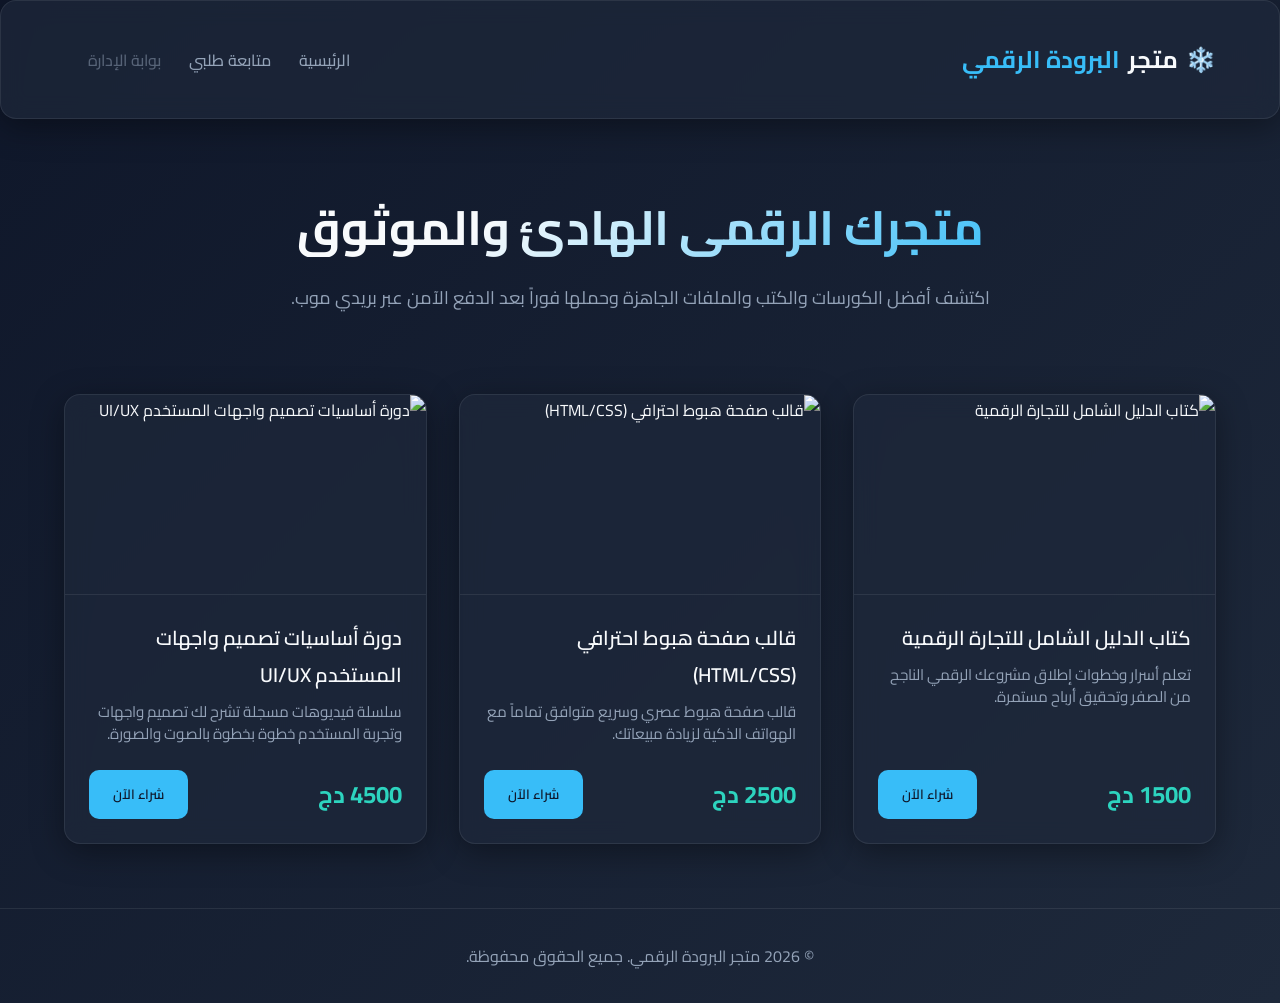
==== index.html @ 43f18f3f "Add files via upload" ====
<!DOCTYPE html>
<html lang="ar" dir="rtl">
<head>
    <meta charset="UTF-8">
    <meta name="viewport" content="width=device-width, initial-scale=1.0">
    <title>متجري لبيع المنتجات الرقمية</title>
    <link rel="stylesheet" href="style.css">
</head>
<body>

    <header class="glass">
        <div class="nav-container">
            <a href="index.html" class="logo">
                <span>❄️</span> متجر <span>البرودة الرقمي</span>
            </a>
            <nav class="nav-links">
                <a href="index.html">الرئيسية</a>
                <a href="client.html">متابعة طلبي</a>
                <a href="admin.html" style="opacity: 0.5;">بوابة الإدارة</a>
            </nav>
        </div>
    </header>

    <main class="container">
        <section class="hero">
            <h1>متجرك الرقمي الهادئ والموثوق</h1>
            <p>اكتشف أفضل الكورسات والكتب والملفات الجاهزة وحملها فوراً بعد الدفع الآمن عبر بريدي موب.</p>
        </section>

        <section class="products-grid" id="products-container">
            <!-- Products will be injected by JavaScript -->
        </section>
    </main>

    <!-- Checkout Modal -->
    <div class="modal" id="checkout-modal">
        <div class="modal-content glass">
            <button class="close-btn" id="close-modal-btn">&times;</button>
            <h2 style="margin-bottom: 1.5rem;" id="modal-product-title">شراء المنتج</h2>
            
            <div class="payment-info">
                <p>الرجاء الدفع عبر بريدي موب / CCP وإرفاق إثبات الدفع:</p>
                <div class="payment-details">
                    <span>الاسم:</span> <span>محمد بن أحمد</span>
                    <span>RIP:</span> <span>007999990022345678 88</span>
                    <span>CCP:</span> <span>1234567 مفتاح 89</span>
                    <span>المبلغ:</span> <span id="modal-product-price" style="font-weight: 700; color: var(--accent);">0 دج</span>
                </div>
            </div>

            <form id="checkout-form">
                <input type="hidden" id="checkout-product-id">
                
                <div class="form-group">
                    <label for="customer-email">البريد الإلكتروني للعميل (سيصلك رابط التحميل هنا):</label>
                    <input type="email" id="customer-email" class="form-control" placeholder="example@mail.com" required>
                </div>

                <div class="form-group">
                    <label for="payment-ref">رقم المعاملة أو كود الدفع (اختياري):</label>
                    <input type="text" id="payment-ref" class="form-control" placeholder="123456...">
                </div>

                <div class="form-group">
                    <label for="payment-receipt">رفع صورة وصل الدفع (بريدي موب أو CCP):</label>
                    <input type="file" id="payment-receipt" class="form-control" accept="image/*" required>
                </div>

                <button type="submit" class="btn btn-accent w-100" style="width: 100%; margin-top: 1rem;">تأكيد إرسال الطلب</button>
            </form>
        </div>
    </div>

    <!-- Success Modal showing simulated email links -->
    <div class="modal" id="success-modal">
        <div class="modal-content glass" style="text-align: center;">
            <button class="close-btn" id="close-success-btn">&times;</button>
            <span style="font-size: 3.5rem;">🎉</span>
            <h2 style="color: var(--success); margin: 1rem 0;">تم إرسال طلبك بنجاح!</h2>
            <p style="color: var(--text-muted); margin-bottom: 1.5rem;">تم إرسال إشعار فوري إلى البريد الإلكتروني للمدير لتأكيد الدفع، كما أرسلنا لك رابط تتبع طلبك.</p>
            
            <div style="background: rgba(15, 23, 42, 0.4); padding: 1rem; border-radius: 12px; text-align: right; margin-bottom: 1.5rem;">
                <p style="font-size: 0.9rem; color: var(--accent); margin-bottom: 0.5rem; font-weight: bold;">📩 محاكاة صندوق البريد الإلكتروني (الروابط المرسلة):</p>
                <div style="margin-bottom: 0.75rem;">
                    <strong style="font-size: 0.85rem;">رابط تتبع العميل:</strong><br>
                    <a id="client-link" href="#" target="_blank" style="color: var(--primary); word-break: break-all; font-size: 0.85rem;">-</a>
                </div>
                <div>
                    <strong style="font-size: 0.85rem;">رابط إشعار لوحة المدير (سري):</strong><br>
                    <a id="admin-link" href="#" target="_blank" style="color: var(--primary); word-break: break-all; font-size: 0.85rem;">-</a>
                </div>
            </div>
            
            <button class="btn btn-primary" id="btn-done" style="width: 100%;">حسناً، فهمت</button>
        </div>
    </div>

    <footer>
        <p>&copy; 2026 متجر البرودة الرقمي. جميع الحقوق محفوظة.</p>
    </footer>

    <script src="app.js"></script>
    <script>
        document.addEventListener("DOMContentLoaded", () => {
            const products = db.getProducts();
            const container = document.getElementById("products-container");

            // Render Products
            products.forEach(p => {
                const card = document.createElement("div");
                card.className = "product-card glass";
                card.innerHTML = `
                    <img src="${p.image}" alt="${p.title}" class="product-image">
                    <div class="product-info">
                        <h3 class="product-title">${p.title}</h3>
                        <p class="product-description">${p.description}</p>
                        <div class="product-footer">
                            <span class="product-price">${p.price}</span>
                            <button class="btn btn-primary buy-btn" data-id="${p.id}">شراء الآن</button>
                        </div>
                    </div>
                `;
                container.appendChild(card);
            });

            // Modal Interactions
            const checkoutModal = document.getElementById("checkout-modal");
            const successModal = document.getElementById("success-modal");
            const closeModalBtn = document.getElementById("close-modal-btn");
            const closeSuccessBtn = document.getElementById("close-success-btn");
            const btnDone = document.getElementById("btn-done");
            const checkoutForm = document.getElementById("checkout-form");

            let selectedProduct = null;

            document.addEventListener("click", (e) => {
                if (e.target.classList.contains("buy-btn")) {
                    const prodId = e.target.dataset.id;
                    selectedProduct = products.find(p => p.id === prodId);
                    if (selectedProduct) {
                        document.getElementById("modal-product-title").textContent = selectedProduct.title;
                        document.getElementById("modal-product-price").textContent = selectedProduct.price;
                        document.getElementById("checkout-product-id").value = selectedProduct.id;
                        checkoutModal.classList.add("active");
                    }
                }
            });

            const hideModals = () => {
                checkoutModal.classList.remove("active");
                successModal.classList.remove("active");
                checkoutForm.reset();
            };

            closeModalBtn.addEventListener("click", hideModals);
            closeSuccessBtn.addEventListener("click", hideModals);
            btnDone.addEventListener("click", hideModals);

            // Handle checkout form submission
            checkoutForm.addEventListener("submit", (e) => {
                e.preventDefault();

                const email = document.getElementById("customer-email").value;
                const ref = document.getElementById("payment-ref").value;
                const fileInput = document.getElementById("payment-receipt");

                const processSubmission = (receiptBase64) => {
                    const orderId = "order-" + Math.random().toString(36).substr(2, 9);
                    const newOrder = {
                        id: orderId,
                        email: email,
                        reference: ref || "غير متوفر",
                        receipt: receiptBase64 || "https://images.unsplash.com/photo-1554415707-6e8cfc93fe23?auto=format&fit=crop&w=150&q=80",
                        productId: selectedProduct.id,
                        productTitle: selectedProduct.title,
                        price: selectedProduct.price,
                        status: "pending",
                        date: new Date().toLocaleString("ar-DZ")
                    };

                    db.addOrder(newOrder);

                    // Show success notification & set the simulated URLs
                    const clientUrl = window.location.origin + window.location.pathname.replace("index.html", "") + `client.html?orderId=${orderId}`;
                    const adminUrl = window.location.origin + window.location.pathname.replace("index.html", "") + `admin.html`;

                    document.getElementById("client-link").href = clientUrl;
                    document.getElementById("client-link").textContent = clientUrl;
                    document.getElementById("admin-link").href = adminUrl;
                    document.getElementById("admin-link").textContent = adminUrl;

                    checkoutModal.classList.remove("active");
                    successModal.classList.add("active");
                    showToast("تم إرسال الطلب وتخزينه بنجاح!");
                };

                // Convert file to Base64 to save in simulated database (localStorage)
                if (fileInput.files && fileInput.files[0]) {
                    const reader = new FileReader();
                    reader.onload = function(event) {
                        processSubmission(event.target.result);
                    };
                    reader.readAsDataURL(fileInput.files[0]);
                } else {
                    processSubmission(null);
                }
            });
        });
    </script>
</body>
</html>
---- style.css ----
@import url('https://fonts.googleapis.com/css2?family=Cairo:wght@300;400;600;700&family=Outfit:wght@300;400;600;700&display=swap');

:root {
    --bg-gradient: linear-gradient(135deg, #0f172a 0%, #1e293b 100%);
    --card-bg: rgba(30, 41, 59, 0.7);
    --border-color: rgba(255, 255, 255, 0.08);
    --primary: #38bdf8; /* Ice Blue */
    --primary-hover: #0ea5e9;
    --accent: #2dd4bf; /* Mint/Teal */
    --accent-hover: #14b8a6;
    --text-main: #f8fafc;
    --text-muted: #94a3b8;
    --danger: #f87171;
    --danger-hover: #ef4444;
    --success: #34d399;
    --card-shadow: 0 8px 32px 0 rgba(0, 0, 0, 0.37);
    --transition: all 0.3s cubic-bezier(0.4, 0, 0.2, 1);
}

* {
    margin: 0;
    padding: 0;
    box-sizing: border-box;
    font-family: 'Cairo', 'Outfit', sans-serif;
}

body {
    background: var(--bg-gradient);
    color: var(--text-main);
    min-height: 100vh;
    display: flex;
    flex-direction: column;
    overflow-x: hidden;
}

/* Glassmorphism utility */
.glass {
    background: var(--card-bg);
    backdrop-filter: blur(12px);
    -webkit-backdrop-filter: blur(12px);
    border: 1px solid var(--border-color);
    box-shadow: var(--card-shadow);
    border-radius: 16px;
}

/* Header & Navigation */
header {
    padding: 1.5rem 2rem;
    position: sticky;
    top: 0;
    z-index: 100;
}

.nav-container {
    display: flex;
    justify-content: space-between;
    align-items: center;
    max-width: 1200px;
    margin: 0 auto;
    padding: 0.75rem 1.5rem;
}

.logo {
    font-weight: 700;
    font-size: 1.5rem;
    color: var(--text-main);
    text-decoration: none;
    display: flex;
    align-items: center;
    gap: 0.5rem;
}

.logo span {
    color: var(--primary);
}

.nav-links a {
    color: var(--text-muted);
    text-decoration: none;
    margin-right: 1.5rem;
    transition: var(--transition);
    font-weight: 500;
}

.nav-links a:hover {
    color: var(--primary);
}

/* Hero Section */
.hero {
    text-align: center;
    padding: 5rem 1.5rem 3rem;
    max-width: 800px;
    margin: 0 auto;
}

.hero h1 {
    font-size: 3rem;
    font-weight: 700;
    line-height: 1.2;
    margin-bottom: 1.5rem;
    background: linear-gradient(135deg, #f8fafc 30%, #38bdf8 100%);
    -webkit-background-clip: text;
    -webkit-text-fill-color: transparent;
}

.hero p {
    font-size: 1.125rem;
    color: var(--text-muted);
    margin-bottom: 2rem;
}

/* Main Container & Products Grid */
.container {
    max-width: 1200px;
    margin: 0 auto;
    padding: 0 1.5rem 4rem;
    width: 100%;
}

.products-grid {
    display: grid;
    grid-template-columns: repeat(auto-fill, minmax(300px, 1fr));
    gap: 2rem;
}

.product-card {
    display: flex;
    flex-direction: column;
    overflow: hidden;
    transition: var(--transition);
}

.product-card:hover {
    transform: translateY(-8px);
    border-color: rgba(56, 189, 248, 0.4);
}

.product-image {
    width: 100%;
    height: 200px;
    object-fit: cover;
    border-bottom: 1px solid var(--border-color);
}

.product-info {
    padding: 1.5rem;
    display: flex;
    flex-direction: column;
    flex-grow: 1;
}

.product-title {
    font-size: 1.25rem;
    font-weight: 600;
    margin-bottom: 0.5rem;
}

.product-description {
    color: var(--text-muted);
    font-size: 0.95rem;
    margin-bottom: 1.5rem;
    line-height: 1.5;
    flex-grow: 1;
}

.product-footer {
    display: flex;
    justify-content: space-between;
    align-items: center;
    margin-top: auto;
}

.product-price {
    font-size: 1.5rem;
    font-weight: 700;
    color: var(--accent);
}

.btn {
    display: inline-flex;
    align-items: center;
    justify-content: center;
    padding: 0.75rem 1.5rem;
    border-radius: 10px;
    font-weight: 600;
    text-decoration: none;
    transition: var(--transition);
    cursor: pointer;
    border: none;
}

.btn-primary {
    background: var(--primary);
    color: #0f172a;
}

.btn-primary:hover {
    background: var(--primary-hover);
    box-shadow: 0 0 15px rgba(56, 189, 248, 0.4);
}

.btn-accent {
    background: var(--accent);
    color: #0f172a;
}

.btn-accent:hover {
    background: var(--accent-hover);
    box-shadow: 0 0 15px rgba(45, 212, 191, 0.4);
}

.btn-danger {
    background: var(--danger);
    color: white;
}

.btn-danger:hover {
    background: var(--danger-hover);
}

/* Modal Styling */
.modal {
    position: fixed;
    top: 0;
    left: 0;
    right: 0;
    bottom: 0;
    z-index: 1000;
    display: flex;
    align-items: center;
    justify-content: center;
    background: rgba(15, 23, 42, 0.85);
    opacity: 0;
    pointer-events: none;
    transition: opacity 0.3s ease;
    padding: 1.5rem;
}

.modal.active {
    opacity: 1;
    pointer-events: all;
}

.modal-content {
    width: 100%;
    max-width: 550px;
    padding: 2rem;
    position: relative;
    transform: scale(0.9);
    transition: transform 0.3s cubic-bezier(0.34, 1.56, 0.64, 1);
}

.modal.active .modal-content {
    transform: scale(1);
}

.close-btn {
    position: absolute;
    top: 1.25rem;
    right: 1.25rem;
    background: none;
    border: none;
    color: var(--text-muted);
    font-size: 1.5rem;
    cursor: pointer;
    transition: var(--transition);
}

.close-btn:hover {
    color: var(--text-main);
}

/* Forms */
.form-group {
    margin-bottom: 1.25rem;
}

.form-group label {
    display: block;
    margin-bottom: 0.5rem;
    font-weight: 500;
    color: var(--text-muted);
}

.form-control {
    width: 100%;
    padding: 0.75rem 1rem;
    background: rgba(15, 23, 42, 0.6);
    border: 1px solid var(--border-color);
    border-radius: 8px;
    color: var(--text-main);
    font-size: 1rem;
    outline: none;
    transition: var(--transition);
}

.form-control:focus {
    border-color: var(--primary);
    box-shadow: 0 0 0 2px rgba(56, 189, 248, 0.2);
}

/* Payment Info Box */
.payment-info {
    background: rgba(56, 189, 248, 0.08);
    border: 1px dashed rgba(56, 189, 248, 0.3);
    border-radius: 12px;
    padding: 1.25rem;
    margin-bottom: 1.5rem;
    font-size: 0.95rem;
}

.payment-details {
    display: grid;
    grid-template-columns: auto 1fr;
    gap: 0.5rem 1rem;
    margin-top: 0.75rem;
}

.payment-details span:first-child {
    font-weight: 600;
    color: var(--primary);
}

/* Order List / Admin Dashboard & Client portal custom items */
.order-table {
    width: 100%;
    border-collapse: collapse;
    margin-top: 1.5rem;
}

.order-table th, .order-table td {
    padding: 1rem;
    text-align: left;
    border-bottom: 1px solid var(--border-color);
}

.order-table th {
    font-weight: 600;
    color: var(--text-muted);
}

.badge {
    display: inline-block;
    padding: 0.25rem 0.75rem;
    border-radius: 50px;
    font-size: 0.85rem;
    font-weight: 600;
}

.badge-pending {
    background: rgba(245, 158, 11, 0.2);
    color: #fbbf24;
}

.badge-approved {
    background: rgba(16, 185, 129, 0.2);
    color: #34d399;
}

/* Receipt Preview Thumbnail */
.receipt-thumb {
    width: 50px;
    height: 50px;
    object-fit: cover;
    border-radius: 6px;
    cursor: pointer;
    transition: var(--transition);
}

.receipt-thumb:hover {
    transform: scale(1.1);
}

/* Footer styling */
footer {
    text-align: center;
    padding: 2rem;
    color: var(--text-muted);
    border-top: 1px solid var(--border-color);
    margin-top: auto;
}

/* RTL Support for Arabic texts */
[dir="rtl"] {
    text-align: right;
}

[dir="rtl"] .nav-links a {
    margin-right: 0;
    margin-left: 1.5rem;
}

[dir="rtl"] .close-btn {
    right: auto;
    left: 1.25rem;
}

[dir="rtl"] .order-table th, [dir="rtl"] .order-table td {
    text-align: right;
}
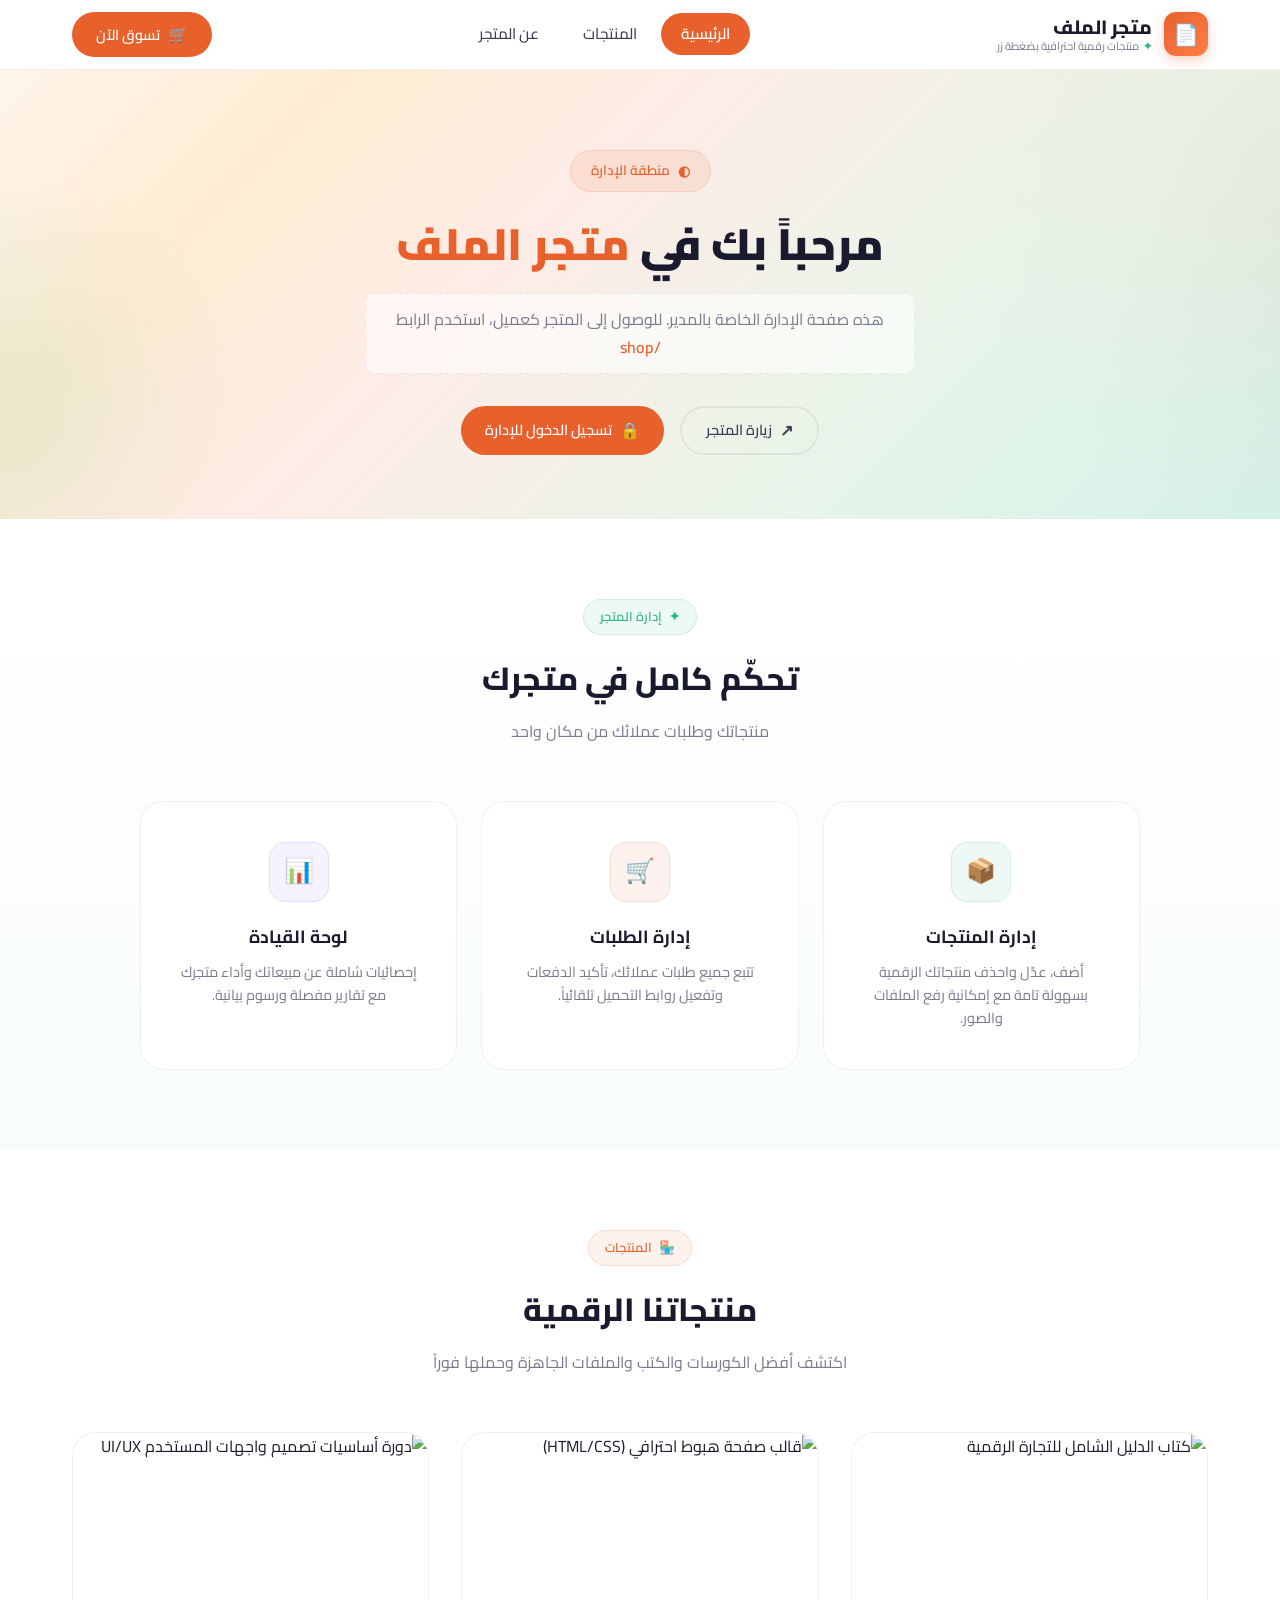
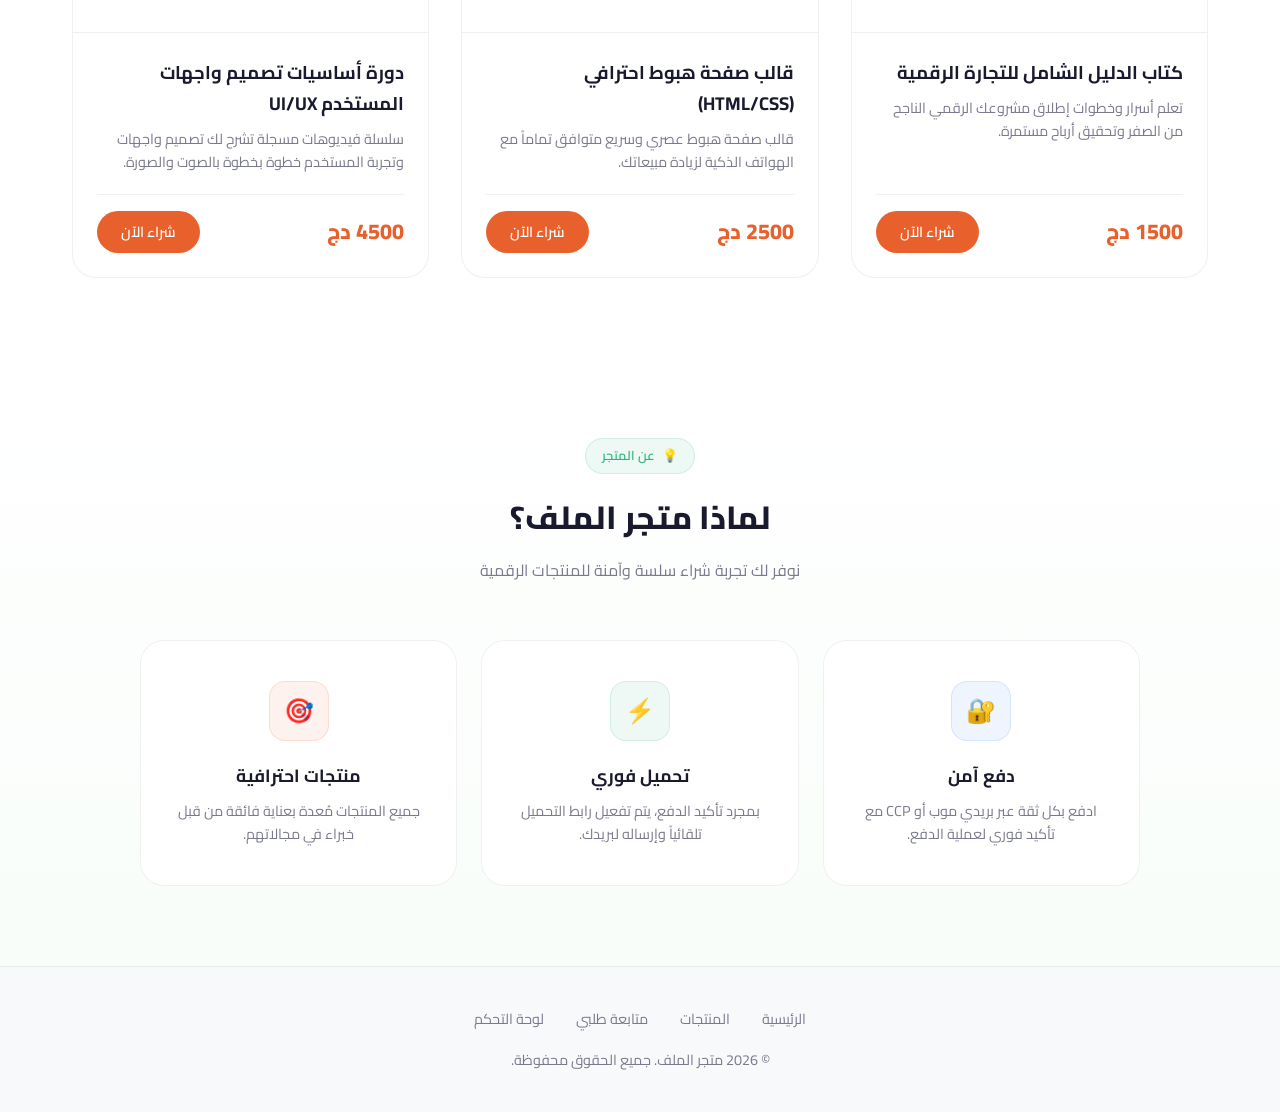
==== commit cf483585: "Add files via upload" ====
--- a/index.html
+++ b/index.html
@@ -3,54 +3,159 @@
 <head>
     <meta charset="UTF-8">
     <meta name="viewport" content="width=device-width, initial-scale=1.0">
-    <title>متجري لبيع المنتجات الرقمية</title>
+    <title>متجر الملف - منتجات رقمية احترافية</title>
+    <meta name="description" content="متجر الملف لبيع المنتجات الرقمية الاحترافية - كتب، قوالب، دورات تعليمية وملفات جاهزة بضغطة زر.">
     <link rel="stylesheet" href="style.css">
 </head>
 <body>
 
-    <header class="glass">
+    <!-- ======================== HEADER ======================== -->
+    <header>
         <div class="nav-container">
+            <!-- Logo -->
             <a href="index.html" class="logo">
-                <span>❄️</span> متجر <span>البرودة الرقمي</span>
+                <div class="logo-icon">📄</div>
+                <div class="logo-text">
+                    <span class="logo-title">متجر الملف</span>
+                    <span class="logo-subtitle"><span class="dot">✦</span> منتجات رقمية احترافية بضغطة زر</span>
+                </div>
             </a>
-            <nav class="nav-links">
-                <a href="index.html">الرئيسية</a>
-                <a href="client.html">متابعة طلبي</a>
-                <a href="admin.html" style="opacity: 0.5;">بوابة الإدارة</a>
+
+            <!-- Navigation Links -->
+            <nav class="nav-center">
+                <a href="index.html" class="nav-link active" id="nav-home">الرئيسية</a>
+                <a href="#products-section" class="nav-link" id="nav-products">المنتجات</a>
+                <a href="#about-section" class="nav-link" id="nav-about">عن المتجر</a>
             </nav>
+
+            <!-- Action Buttons -->
+            <div class="nav-actions">
+                <a href="#products-section" class="btn btn-primary">
+                    <span class="btn-icon">🛒</span>
+                    تسوق الآن
+                </a>
+            </div>
         </div>
     </header>
 
-    <main class="container">
-        <section class="hero">
-            <h1>متجرك الرقمي الهادئ والموثوق</h1>
-            <p>اكتشف أفضل الكورسات والكتب والملفات الجاهزة وحملها فوراً بعد الدفع الآمن عبر بريدي موب.</p>
-        </section>
-
-        <section class="products-grid" id="products-container">
-            <!-- Products will be injected by JavaScript -->
-        </section>
-    </main>
-
-    <!-- Checkout Modal -->
+    <!-- ======================== HERO SECTION ======================== -->
+    <section class="hero">
+        <div class="hero-content">
+            <div class="hero-badge">
+                <span class="badge-icon">◐</span>
+                منطقة الإدارة
+            </div>
+            <h1>مرحباً بك في <span class="highlight">متجر الملف</span></h1>
+            <p class="hero-description">
+                هذه صفحة الإدارة الخاصة بالمدير. للوصول إلى المتجر كعميل، استخدم الرابط <a href="#products-section">/shop</a>
+            </p>
+            <div class="hero-buttons">
+                <a href="#products-section" class="btn btn-outline">
+                    <span class="btn-icon">↗</span>
+                    زيارة المتجر
+                </a>
+                <a href="admin.html" class="btn btn-primary">
+                    <span class="btn-icon">🔒</span>
+                    تسجيل الدخول للإدارة
+                </a>
+            </div>
+        </div>
+    </section>
+
+    <!-- ======================== FEATURES SECTION ======================== -->
+    <section class="section" id="features-section">
+        <div class="section-header">
+            <div class="section-badge">
+                <span>✦</span>
+                إدارة المتجر
+            </div>
+            <h2 class="section-title">تحكّم كامل في متجرك</h2>
+            <p class="section-subtitle">منتجاتك وطلبات عملائك من مكان واحد</p>
+        </div>
+        <div class="features-grid">
+            <div class="feature-card">
+                <div class="feature-icon green">📦</div>
+                <h3>إدارة المنتجات</h3>
+                <p>أضف، عدّل واحذف منتجاتك الرقمية بسهولة تامة مع إمكانية رفع الملفات والصور.</p>
+            </div>
+            <div class="feature-card">
+                <div class="feature-icon orange">🛒</div>
+                <h3>إدارة الطلبات</h3>
+                <p>تتبع جميع طلبات عملائك، تأكيد الدفعات وتفعيل روابط التحميل تلقائياً.</p>
+            </div>
+            <div class="feature-card">
+                <div class="feature-icon purple">📊</div>
+                <h3>لوحة القيادة</h3>
+                <p>إحصائيات شاملة عن مبيعاتك وأداء متجرك مع تقارير مفصلة ورسوم بيانية.</p>
+            </div>
+        </div>
+    </section>
+
+    <!-- ======================== PRODUCTS SECTION ======================== -->
+    <section class="section" id="products-section" style="background: #ffffff;">
+        <div class="section-header">
+            <div class="section-badge" style="background: var(--primary-lighter); color: var(--primary); border-color: rgba(232, 97, 45, 0.15);">
+                <span>🏪</span>
+                المنتجات
+            </div>
+            <h2 class="section-title">منتجاتنا الرقمية</h2>
+            <p class="section-subtitle">اكتشف أفضل الكورسات والكتب والملفات الجاهزة وحملها فوراً</p>
+        </div>
+        <div class="container">
+            <div class="products-grid" id="products-container">
+                <!-- Products injected by JavaScript -->
+            </div>
+        </div>
+    </section>
+
+    <!-- ======================== ABOUT SECTION ======================== -->
+    <section class="section" id="about-section">
+        <div class="section-header">
+            <div class="section-badge">
+                <span>💡</span>
+                عن المتجر
+            </div>
+            <h2 class="section-title">لماذا متجر الملف؟</h2>
+            <p class="section-subtitle">نوفر لك تجربة شراء سلسة وآمنة للمنتجات الرقمية</p>
+        </div>
+        <div class="features-grid">
+            <div class="feature-card">
+                <div class="feature-icon blue">🔐</div>
+                <h3>دفع آمن</h3>
+                <p>ادفع بكل ثقة عبر بريدي موب أو CCP مع تأكيد فوري لعملية الدفع.</p>
+            </div>
+            <div class="feature-card">
+                <div class="feature-icon green">⚡</div>
+                <h3>تحميل فوري</h3>
+                <p>بمجرد تأكيد الدفع، يتم تفعيل رابط التحميل تلقائياً وإرساله لبريدك.</p>
+            </div>
+            <div class="feature-card">
+                <div class="feature-icon orange">🎯</div>
+                <h3>منتجات احترافية</h3>
+                <p>جميع المنتجات مُعدة بعناية فائقة من قبل خبراء في مجالاتهم.</p>
+            </div>
+        </div>
+    </section>
+
+    <!-- ======================== CHECKOUT MODAL ======================== -->
     <div class="modal" id="checkout-modal">
-        <div class="modal-content glass">
+        <div class="modal-content">
             <button class="close-btn" id="close-modal-btn">&times;</button>
-            <h2 style="margin-bottom: 1.5rem;" id="modal-product-title">شراء المنتج</h2>
-            
+            <h2 style="margin-bottom: 1.5rem; font-weight: 800;" id="modal-product-title">شراء المنتج</h2>
+
             <div class="payment-info">
                 <p>الرجاء الدفع عبر بريدي موب / CCP وإرفاق إثبات الدفع:</p>
                 <div class="payment-details">
                     <span>الاسم:</span> <span>محمد بن أحمد</span>
-                    <span>RIP:</span> <span>007999990022345678 88</span>
-                    <span>CCP:</span> <span>1234567 مفتاح 89</span>
-                    <span>المبلغ:</span> <span id="modal-product-price" style="font-weight: 700; color: var(--accent);">0 دج</span>
+                    <span>حساب CCP:</span> <span>11833185</span>
+                    <span>المفتاح:</span> <span>04</span>
+                    <span>المبلغ:</span> <span id="modal-product-price" style="font-weight: 800; color: var(--primary);">0 دج</span>
                 </div>
             </div>
 
             <form id="checkout-form">
                 <input type="hidden" id="checkout-product-id">
-                
+
                 <div class="form-group">
                     <label for="customer-email">البريد الإلكتروني للعميل (سيصلك رابط التحميل هنا):</label>
                     <input type="email" id="customer-email" class="form-control" placeholder="example@mail.com" required>
@@ -66,21 +171,21 @@
                     <input type="file" id="payment-receipt" class="form-control" accept="image/*" required>
                 </div>
 
-                <button type="submit" class="btn btn-accent w-100" style="width: 100%; margin-top: 1rem;">تأكيد إرسال الطلب</button>
+                <button type="submit" class="btn btn-primary" style="width: 100%; margin-top: 1rem; padding: 0.85rem;">تأكيد إرسال الطلب</button>
             </form>
         </div>
     </div>
 
-    <!-- Success Modal showing simulated email links -->
+    <!-- ======================== SUCCESS MODAL ======================== -->
     <div class="modal" id="success-modal">
-        <div class="modal-content glass" style="text-align: center;">
+        <div class="modal-content" style="text-align: center;">
             <button class="close-btn" id="close-success-btn">&times;</button>
             <span style="font-size: 3.5rem;">🎉</span>
-            <h2 style="color: var(--success); margin: 1rem 0;">تم إرسال طلبك بنجاح!</h2>
+            <h2 style="color: var(--success); margin: 1rem 0; font-weight: 800;">تم إرسال طلبك بنجاح!</h2>
             <p style="color: var(--text-muted); margin-bottom: 1.5rem;">تم إرسال إشعار فوري إلى البريد الإلكتروني للمدير لتأكيد الدفع، كما أرسلنا لك رابط تتبع طلبك.</p>
-            
-            <div style="background: rgba(15, 23, 42, 0.4); padding: 1rem; border-radius: 12px; text-align: right; margin-bottom: 1.5rem;">
-                <p style="font-size: 0.9rem; color: var(--accent); margin-bottom: 0.5rem; font-weight: bold;">📩 محاكاة صندوق البريد الإلكتروني (الروابط المرسلة):</p>
+
+            <div style="background: #f8f9fa; padding: 1.25rem; border-radius: 12px; text-align: right; margin-bottom: 1.5rem; border: 1px solid var(--border-color);">
+                <p style="font-size: 0.9rem; color: var(--primary); margin-bottom: 0.75rem; font-weight: 700;">📩 محاكاة صندوق البريد الإلكتروني (الروابط المرسلة):</p>
                 <div style="margin-bottom: 0.75rem;">
                     <strong style="font-size: 0.85rem;">رابط تتبع العميل:</strong><br>
                     <a id="client-link" href="#" target="_blank" style="color: var(--primary); word-break: break-all; font-size: 0.85rem;">-</a>
@@ -90,13 +195,20 @@
                     <a id="admin-link" href="#" target="_blank" style="color: var(--primary); word-break: break-all; font-size: 0.85rem;">-</a>
                 </div>
             </div>
-            
+
             <button class="btn btn-primary" id="btn-done" style="width: 100%;">حسناً، فهمت</button>
         </div>
     </div>
 
+    <!-- ======================== FOOTER ======================== -->
     <footer>
-        <p>&copy; 2026 متجر البرودة الرقمي. جميع الحقوق محفوظة.</p>
+        <div class="footer-links">
+            <a href="index.html">الرئيسية</a>
+            <a href="#products-section">المنتجات</a>
+            <a href="client.html">متابعة طلبي</a>
+            <a href="admin.html">لوحة التحكم</a>
+        </div>
+        <p>&copy; 2026 متجر الملف. جميع الحقوق محفوظة.</p>
     </footer>
 
     <script src="app.js"></script>
@@ -106,11 +218,12 @@
             const container = document.getElementById("products-container");
 
             // Render Products
-            products.forEach(p => {
+            products.forEach((p, index) => {
                 const card = document.createElement("div");
-                card.className = "product-card glass";
+                card.className = "product-card";
+                card.style.animationDelay = `${index * 0.15}s`;
                 card.innerHTML = `
-                    <img src="${p.image}" alt="${p.title}" class="product-image">
+                    <img src="${p.image}" alt="${p.title}" class="product-image" loading="lazy">
                     <div class="product-info">
                         <h3 class="product-title">${p.title}</h3>
                         <p class="product-description">${p.description}</p>
@@ -155,6 +268,13 @@
             closeModalBtn.addEventListener("click", hideModals);
             closeSuccessBtn.addEventListener("click", hideModals);
             btnDone.addEventListener("click", hideModals);
+
+            // Close modal on backdrop click
+            [checkoutModal, successModal].forEach(modal => {
+                modal.addEventListener("click", (e) => {
+                    if (e.target === modal) hideModals();
+                });
+            });
 
             // Handle checkout form submission
             checkoutForm.addEventListener("submit", (e) => {
@@ -205,6 +325,17 @@
                     processSubmission(null);
                 }
             });
+
+            // Smooth scroll for navigation links
+            document.querySelectorAll('a[href^="#"]').forEach(anchor => {
+                anchor.addEventListener('click', function (e) {
+                    e.preventDefault();
+                    const target = document.querySelector(this.getAttribute('href'));
+                    if (target) {
+                        target.scrollIntoView({ behavior: 'smooth', block: 'start' });
+                    }
+                });
+            });
         });
     </script>
 </body>
--- a/style.css
+++ b/style.css
@@ -1,54 +1,73 @@
-@import url('https://fonts.googleapis.com/css2?family=Cairo:wght@300;400;600;700&family=Outfit:wght@300;400;600;700&display=swap');
+@import url('https://fonts.googleapis.com/css2?family=Cairo:wght@300;400;500;600;700;800;900&family=Tajawal:wght@300;400;500;700;800;900&display=swap');
 
 :root {
-    --bg-gradient: linear-gradient(135deg, #0f172a 0%, #1e293b 100%);
-    --card-bg: rgba(30, 41, 59, 0.7);
-    --border-color: rgba(255, 255, 255, 0.08);
-    --primary: #38bdf8; /* Ice Blue */
-    --primary-hover: #0ea5e9;
-    --accent: #2dd4bf; /* Mint/Teal */
-    --accent-hover: #14b8a6;
-    --text-main: #f8fafc;
-    --text-muted: #94a3b8;
-    --danger: #f87171;
-    --danger-hover: #ef4444;
-    --success: #34d399;
-    --card-shadow: 0 8px 32px 0 rgba(0, 0, 0, 0.37);
-    --transition: all 0.3s cubic-bezier(0.4, 0, 0.2, 1);
+    --bg-main: #fefefe;
+    --bg-hero: linear-gradient(135deg, #fff5ec 0%, #ffecd2 20%, #fcb69f40 40%, #e8f5e9 70%, #d4f1e8 100%);
+    --bg-section: linear-gradient(180deg, #ffffff 0%, #f8fdf9 100%);
+    --card-bg: #ffffff;
+    --card-bg-hover: #fffaf5;
+    --border-color: rgba(0, 0, 0, 0.06);
+    --border-color-hover: rgba(252, 143, 77, 0.3);
+    --primary: #e8612d;
+    --primary-light: #ff7e47;
+    --primary-lighter: rgba(232, 97, 45, 0.08);
+    --primary-hover: #d4531f;
+    --accent: #2cb67d;
+    --accent-light: #3dd190;
+    --accent-lighter: rgba(44, 182, 125, 0.08);
+    --accent-hover: #239b6a;
+    --text-main: #1a1a2e;
+    --text-secondary: #3d3d56;
+    --text-muted: #7a7a8e;
+    --danger: #ef4444;
+    --danger-hover: #dc2626;
+    --success: #22c55e;
+    --warning: #f59e0b;
+    --card-shadow: 0 4px 24px rgba(0, 0, 0, 0.04);
+    --card-shadow-hover: 0 12px 40px rgba(0, 0, 0, 0.08);
+    --transition: all 0.35s cubic-bezier(0.4, 0, 0.2, 1);
+    --radius: 16px;
+    --radius-sm: 10px;
+    --radius-lg: 24px;
 }
 
 * {
     margin: 0;
     padding: 0;
     box-sizing: border-box;
-    font-family: 'Cairo', 'Outfit', sans-serif;
+}
+
+html {
+    scroll-behavior: smooth;
 }
 
 body {
-    background: var(--bg-gradient);
+    font-family: 'Cairo', 'Tajawal', sans-serif;
+    background: var(--bg-main);
     color: var(--text-main);
     min-height: 100vh;
     display: flex;
     flex-direction: column;
     overflow-x: hidden;
-}
-
-/* Glassmorphism utility */
-.glass {
-    background: var(--card-bg);
-    backdrop-filter: blur(12px);
-    -webkit-backdrop-filter: blur(12px);
-    border: 1px solid var(--border-color);
-    box-shadow: var(--card-shadow);
-    border-radius: 16px;
-}
-
-/* Header & Navigation */
+    line-height: 1.7;
+}
+
+/* ========================
+   HEADER & NAVIGATION
+======================== */
 header {
-    padding: 1.5rem 2rem;
     position: sticky;
     top: 0;
     z-index: 100;
+    background: rgba(255, 255, 255, 0.85);
+    backdrop-filter: blur(20px);
+    -webkit-backdrop-filter: blur(20px);
+    border-bottom: 1px solid var(--border-color);
+    transition: var(--transition);
+}
+
+header.scrolled {
+    box-shadow: 0 2px 20px rgba(0, 0, 0, 0.06);
 }
 
 .nav-container {
@@ -57,64 +76,412 @@
     align-items: center;
     max-width: 1200px;
     margin: 0 auto;
-    padding: 0.75rem 1.5rem;
+    padding: 0.75rem 2rem;
 }
 
 .logo {
+    display: flex;
+    align-items: center;
+    gap: 0.75rem;
+    text-decoration: none;
+    color: var(--text-main);
+}
+
+.logo-icon {
+    width: 44px;
+    height: 44px;
+    background: linear-gradient(135deg, var(--primary) 0%, var(--primary-light) 100%);
+    border-radius: 12px;
+    display: flex;
+    align-items: center;
+    justify-content: center;
+    color: white;
+    font-size: 1.3rem;
+    box-shadow: 0 4px 12px rgba(232, 97, 45, 0.3);
+}
+
+.logo-text {
+    display: flex;
+    flex-direction: column;
+    line-height: 1.2;
+}
+
+.logo-title {
+    font-weight: 800;
+    font-size: 1.2rem;
+    color: var(--text-main);
+}
+
+.logo-subtitle {
+    font-size: 0.7rem;
+    color: var(--text-muted);
+    display: flex;
+    align-items: center;
+    gap: 0.25rem;
+}
+
+.logo-subtitle .dot {
+    color: var(--accent);
     font-weight: 700;
-    font-size: 1.5rem;
+}
+
+.nav-center {
+    display: flex;
+    align-items: center;
+    gap: 0.25rem;
+}
+
+.nav-link {
+    padding: 0.5rem 1.25rem;
+    border-radius: 50px;
+    color: var(--text-secondary);
+    text-decoration: none;
+    font-weight: 500;
+    font-size: 0.95rem;
+    transition: var(--transition);
+}
+
+.nav-link:hover {
+    color: var(--primary);
+    background: var(--primary-lighter);
+}
+
+.nav-link.active {
+    background: var(--primary);
+    color: white;
+    font-weight: 600;
+}
+
+.nav-actions {
+    display: flex;
+    align-items: center;
+    gap: 0.75rem;
+}
+
+/* ========================
+   BUTTONS
+======================== */
+.btn {
+    display: inline-flex;
+    align-items: center;
+    justify-content: center;
+    gap: 0.5rem;
+    padding: 0.65rem 1.5rem;
+    border-radius: 50px;
+    font-weight: 600;
+    font-size: 0.9rem;
+    text-decoration: none;
+    transition: var(--transition);
+    cursor: pointer;
+    border: none;
+    font-family: inherit;
+    line-height: 1.5;
+}
+
+.btn-primary {
+    background: var(--primary);
+    color: white;
+}
+
+.btn-primary:hover {
+    background: var(--primary-hover);
+    box-shadow: 0 4px 16px rgba(232, 97, 45, 0.35);
+    transform: translateY(-1px);
+}
+
+.btn-outline {
+    background: transparent;
+    color: var(--text-secondary);
+    border: 2px solid var(--border-color);
+}
+
+.btn-outline:hover {
+    border-color: var(--primary);
+    color: var(--primary);
+    background: var(--primary-lighter);
+}
+
+.btn-accent {
+    background: var(--accent);
+    color: white;
+}
+
+.btn-accent:hover {
+    background: var(--accent-hover);
+    box-shadow: 0 4px 16px rgba(44, 182, 125, 0.35);
+    transform: translateY(-1px);
+}
+
+.btn-danger {
+    background: var(--danger);
+    color: white;
+}
+
+.btn-danger:hover {
+    background: var(--danger-hover);
+}
+
+.btn-ghost {
+    background: rgba(255, 255, 255, 0.7);
+    color: var(--text-secondary);
+    border: 1px solid var(--border-color);
+}
+
+.btn-ghost:hover {
+    background: white;
+    border-color: var(--primary);
+    color: var(--primary);
+}
+
+.btn-icon {
+    font-size: 1rem;
+}
+
+/* ========================
+   HERO SECTION
+======================== */
+.hero {
+    background: var(--bg-hero);
+    padding: 5rem 2rem 4rem;
+    text-align: center;
+    position: relative;
+    overflow: hidden;
+}
+
+.hero::before {
+    content: '';
+    position: absolute;
+    top: -50%;
+    right: -30%;
+    width: 700px;
+    height: 700px;
+    background: radial-gradient(circle, rgba(252, 182, 159, 0.15) 0%, transparent 70%);
+    border-radius: 50%;
+    animation: floatBubble 20s ease-in-out infinite;
+}
+
+.hero::after {
+    content: '';
+    position: absolute;
+    bottom: -30%;
+    left: -20%;
+    width: 500px;
+    height: 500px;
+    background: radial-gradient(circle, rgba(44, 182, 125, 0.1) 0%, transparent 70%);
+    border-radius: 50%;
+    animation: floatBubble 15s ease-in-out infinite reverse;
+}
+
+@keyframes floatBubble {
+    0%, 100% { transform: translate(0, 0); }
+    33% { transform: translate(30px, -20px); }
+    66% { transform: translate(-20px, 15px); }
+}
+
+.hero-content {
+    position: relative;
+    z-index: 2;
+    max-width: 700px;
+    margin: 0 auto;
+}
+
+.hero-badge {
+    display: inline-flex;
+    align-items: center;
+    gap: 0.5rem;
+    background: rgba(232, 97, 45, 0.1);
+    color: var(--primary);
+    padding: 0.5rem 1.25rem;
+    border-radius: 50px;
+    font-size: 0.85rem;
+    font-weight: 600;
+    margin-bottom: 1.5rem;
+    border: 1px solid rgba(232, 97, 45, 0.15);
+}
+
+.hero-badge .badge-icon {
+    font-size: 0.9rem;
+}
+
+.hero h1 {
+    font-size: 2.75rem;
+    font-weight: 900;
+    line-height: 1.3;
+    margin-bottom: 1.25rem;
     color: var(--text-main);
-    text-decoration: none;
-    display: flex;
-    align-items: center;
-    gap: 0.5rem;
-}
-
-.logo span {
+}
+
+.hero h1 .highlight {
     color: var(--primary);
-}
-
-.nav-links a {
-    color: var(--text-muted);
-    text-decoration: none;
-    margin-right: 1.5rem;
-    transition: var(--transition);
-    font-weight: 500;
-}
-
-.nav-links a:hover {
-    color: var(--primary);
-}
-
-/* Hero Section */
-.hero {
-    text-align: center;
-    padding: 5rem 1.5rem 3rem;
-    max-width: 800px;
-    margin: 0 auto;
-}
-
-.hero h1 {
-    font-size: 3rem;
-    font-weight: 700;
-    line-height: 1.2;
-    margin-bottom: 1.5rem;
-    background: linear-gradient(135deg, #f8fafc 30%, #38bdf8 100%);
-    -webkit-background-clip: text;
-    -webkit-text-fill-color: transparent;
-}
-
-.hero p {
-    font-size: 1.125rem;
+    position: relative;
+}
+
+.hero-description {
+    font-size: 1rem;
     color: var(--text-muted);
     margin-bottom: 2rem;
-}
-
-/* Main Container & Products Grid */
+    max-width: 550px;
+    margin-inline: auto;
+    background: rgba(255, 255, 255, 0.6);
+    padding: 0.75rem 1.5rem;
+    border-radius: var(--radius-sm);
+    backdrop-filter: blur(10px);
+    border: 1px dashed rgba(0, 0, 0, 0.08);
+}
+
+.hero-description a {
+    color: var(--primary);
+    font-weight: 600;
+    text-decoration: none;
+}
+
+.hero-buttons {
+    display: flex;
+    gap: 1rem;
+    justify-content: center;
+    flex-wrap: wrap;
+}
+
+/* ========================
+   SECTIONS
+======================== */
+.section {
+    padding: 5rem 2rem;
+    background: var(--bg-section);
+}
+
+.section-header {
+    text-align: center;
+    margin-bottom: 3.5rem;
+}
+
+.section-badge {
+    display: inline-flex;
+    align-items: center;
+    gap: 0.4rem;
+    background: var(--accent-lighter);
+    color: var(--accent);
+    padding: 0.4rem 1rem;
+    border-radius: 50px;
+    font-size: 0.8rem;
+    font-weight: 600;
+    margin-bottom: 1rem;
+    border: 1px solid rgba(44, 182, 125, 0.15);
+}
+
+.section-title {
+    font-size: 2rem;
+    font-weight: 800;
+    color: var(--text-main);
+    margin-bottom: 0.75rem;
+}
+
+.section-subtitle {
+    font-size: 1rem;
+    color: var(--text-muted);
+    max-width: 500px;
+    margin: 0 auto;
+}
+
+/* ========================
+   FEATURE CARDS
+======================== */
+.features-grid {
+    display: grid;
+    grid-template-columns: repeat(auto-fit, minmax(280px, 1fr));
+    gap: 1.5rem;
+    max-width: 1000px;
+    margin: 0 auto;
+}
+
+.feature-card {
+    background: var(--card-bg);
+    border: 1px solid var(--border-color);
+    border-radius: var(--radius-lg);
+    padding: 2.5rem 2rem;
+    text-align: center;
+    transition: var(--transition);
+    position: relative;
+    overflow: hidden;
+}
+
+.feature-card::before {
+    content: '';
+    position: absolute;
+    top: 0;
+    left: 0;
+    right: 0;
+    height: 4px;
+    background: linear-gradient(90deg, var(--primary), var(--accent));
+    opacity: 0;
+    transition: var(--transition);
+}
+
+.feature-card:hover {
+    transform: translateY(-6px);
+    box-shadow: var(--card-shadow-hover);
+    border-color: var(--border-color-hover);
+}
+
+.feature-card:hover::before {
+    opacity: 1;
+}
+
+.feature-icon {
+    width: 60px;
+    height: 60px;
+    border-radius: var(--radius);
+    display: inline-flex;
+    align-items: center;
+    justify-content: center;
+    font-size: 1.5rem;
+    margin-bottom: 1.25rem;
+}
+
+.feature-icon.green {
+    background: var(--accent-lighter);
+    color: var(--accent);
+    border: 1px solid rgba(44, 182, 125, 0.15);
+}
+
+.feature-icon.orange {
+    background: var(--primary-lighter);
+    color: var(--primary);
+    border: 1px solid rgba(232, 97, 45, 0.15);
+}
+
+.feature-icon.purple {
+    background: rgba(139, 92, 246, 0.08);
+    color: #8b5cf6;
+    border: 1px solid rgba(139, 92, 246, 0.15);
+}
+
+.feature-icon.blue {
+    background: rgba(59, 130, 246, 0.08);
+    color: #3b82f6;
+    border: 1px solid rgba(59, 130, 246, 0.15);
+}
+
+.feature-card h3 {
+    font-size: 1.1rem;
+    font-weight: 700;
+    margin-bottom: 0.5rem;
+    color: var(--text-main);
+}
+
+.feature-card p {
+    font-size: 0.9rem;
+    color: var(--text-muted);
+    line-height: 1.6;
+}
+
+/* ========================
+   PRODUCTS GRID
+======================== */
 .container {
     max-width: 1200px;
     margin: 0 auto;
-    padding: 0 1.5rem 4rem;
+    padding: 0 2rem;
     width: 100%;
 }
 
@@ -122,18 +489,23 @@
     display: grid;
     grid-template-columns: repeat(auto-fill, minmax(300px, 1fr));
     gap: 2rem;
+    margin-top: 2rem;
 }
 
 .product-card {
-    display: flex;
-    flex-direction: column;
+    background: var(--card-bg);
+    border: 1px solid var(--border-color);
+    border-radius: var(--radius-lg);
     overflow: hidden;
     transition: var(--transition);
+    display: flex;
+    flex-direction: column;
 }
 
 .product-card:hover {
-    transform: translateY(-8px);
-    border-color: rgba(56, 189, 248, 0.4);
+    transform: translateY(-6px);
+    box-shadow: var(--card-shadow-hover);
+    border-color: var(--border-color-hover);
 }
 
 .product-image {
@@ -151,16 +523,17 @@
 }
 
 .product-title {
-    font-size: 1.25rem;
-    font-weight: 600;
+    font-size: 1.15rem;
+    font-weight: 700;
     margin-bottom: 0.5rem;
+    color: var(--text-main);
 }
 
 .product-description {
     color: var(--text-muted);
-    font-size: 0.95rem;
-    margin-bottom: 1.5rem;
-    line-height: 1.5;
+    font-size: 0.9rem;
+    margin-bottom: 1.25rem;
+    line-height: 1.6;
     flex-grow: 1;
 }
 
@@ -169,57 +542,19 @@
     justify-content: space-between;
     align-items: center;
     margin-top: auto;
+    padding-top: 1rem;
+    border-top: 1px solid var(--border-color);
 }
 
 .product-price {
-    font-size: 1.5rem;
-    font-weight: 700;
-    color: var(--accent);
-}
-
-.btn {
-    display: inline-flex;
-    align-items: center;
-    justify-content: center;
-    padding: 0.75rem 1.5rem;
-    border-radius: 10px;
-    font-weight: 600;
-    text-decoration: none;
-    transition: var(--transition);
-    cursor: pointer;
-    border: none;
-}
-
-.btn-primary {
-    background: var(--primary);
-    color: #0f172a;
-}
-
-.btn-primary:hover {
-    background: var(--primary-hover);
-    box-shadow: 0 0 15px rgba(56, 189, 248, 0.4);
-}
-
-.btn-accent {
-    background: var(--accent);
-    color: #0f172a;
-}
-
-.btn-accent:hover {
-    background: var(--accent-hover);
-    box-shadow: 0 0 15px rgba(45, 212, 191, 0.4);
-}
-
-.btn-danger {
-    background: var(--danger);
-    color: white;
-}
-
-.btn-danger:hover {
-    background: var(--danger-hover);
-}
-
-/* Modal Styling */
+    font-size: 1.35rem;
+    font-weight: 800;
+    color: var(--primary);
+}
+
+/* ========================
+   MODAL STYLING
+======================== */
 .modal {
     position: fixed;
     top: 0;
@@ -230,7 +565,8 @@
     display: flex;
     align-items: center;
     justify-content: center;
-    background: rgba(15, 23, 42, 0.85);
+    background: rgba(26, 26, 46, 0.5);
+    backdrop-filter: blur(4px);
     opacity: 0;
     pointer-events: none;
     transition: opacity 0.3s ease;
@@ -247,31 +583,44 @@
     max-width: 550px;
     padding: 2rem;
     position: relative;
-    transform: scale(0.9);
-    transition: transform 0.3s cubic-bezier(0.34, 1.56, 0.64, 1);
+    background: var(--card-bg);
+    border-radius: var(--radius-lg);
+    box-shadow: 0 20px 60px rgba(0, 0, 0, 0.15);
+    border: 1px solid var(--border-color);
+    transform: scale(0.9) translateY(20px);
+    transition: transform 0.35s cubic-bezier(0.34, 1.56, 0.64, 1);
 }
 
 .modal.active .modal-content {
-    transform: scale(1);
+    transform: scale(1) translateY(0);
 }
 
 .close-btn {
     position: absolute;
     top: 1.25rem;
-    right: 1.25rem;
-    background: none;
+    left: 1.25rem;
+    background: rgba(0, 0, 0, 0.04);
     border: none;
     color: var(--text-muted);
-    font-size: 1.5rem;
+    font-size: 1.3rem;
     cursor: pointer;
     transition: var(--transition);
+    width: 36px;
+    height: 36px;
+    border-radius: 50%;
+    display: flex;
+    align-items: center;
+    justify-content: center;
 }
 
 .close-btn:hover {
-    color: var(--text-main);
-}
-
-/* Forms */
+    color: var(--danger);
+    background: rgba(239, 68, 68, 0.08);
+}
+
+/* ========================
+   FORMS
+======================== */
 .form-group {
     margin-bottom: 1.25rem;
 }
@@ -279,35 +628,44 @@
 .form-group label {
     display: block;
     margin-bottom: 0.5rem;
-    font-weight: 500;
-    color: var(--text-muted);
+    font-weight: 600;
+    color: var(--text-secondary);
+    font-size: 0.9rem;
 }
 
 .form-control {
     width: 100%;
-    padding: 0.75rem 1rem;
-    background: rgba(15, 23, 42, 0.6);
-    border: 1px solid var(--border-color);
-    border-radius: 8px;
+    padding: 0.8rem 1rem;
+    background: #f8f9fa;
+    border: 2px solid var(--border-color);
+    border-radius: var(--radius-sm);
     color: var(--text-main);
-    font-size: 1rem;
+    font-size: 0.95rem;
+    font-family: inherit;
     outline: none;
     transition: var(--transition);
 }
 
 .form-control:focus {
     border-color: var(--primary);
-    box-shadow: 0 0 0 2px rgba(56, 189, 248, 0.2);
-}
-
-/* Payment Info Box */
+    background: white;
+    box-shadow: 0 0 0 4px rgba(232, 97, 45, 0.1);
+}
+
+.form-control::placeholder {
+    color: #bbb;
+}
+
+/* ========================
+   PAYMENT INFO BOX
+======================== */
 .payment-info {
-    background: rgba(56, 189, 248, 0.08);
-    border: 1px dashed rgba(56, 189, 248, 0.3);
-    border-radius: 12px;
+    background: var(--primary-lighter);
+    border: 2px dashed rgba(232, 97, 45, 0.2);
+    border-radius: var(--radius);
     padding: 1.25rem;
     margin-bottom: 1.5rem;
-    font-size: 0.95rem;
+    font-size: 0.9rem;
 }
 
 .payment-details {
@@ -317,85 +675,398 @@
     margin-top: 0.75rem;
 }
 
-.payment-details span:first-child {
-    font-weight: 600;
+.payment-details span:nth-child(odd) {
+    font-weight: 700;
     color: var(--primary);
 }
 
-/* Order List / Admin Dashboard & Client portal custom items */
+/* ========================
+   ORDER TABLE & ADMIN
+======================== */
 .order-table {
     width: 100%;
     border-collapse: collapse;
     margin-top: 1.5rem;
 }
 
-.order-table th, .order-table td {
+.order-table th,
+.order-table td {
     padding: 1rem;
-    text-align: left;
+    text-align: right;
     border-bottom: 1px solid var(--border-color);
 }
 
 .order-table th {
-    font-weight: 600;
+    font-weight: 700;
     color: var(--text-muted);
+    font-size: 0.85rem;
+    text-transform: uppercase;
+    letter-spacing: 0.5px;
+    background: #f8f9fa;
+}
+
+.order-table tr:hover td {
+    background: #fafbfc;
 }
 
 .badge {
     display: inline-block;
-    padding: 0.25rem 0.75rem;
+    padding: 0.3rem 0.85rem;
     border-radius: 50px;
-    font-size: 0.85rem;
-    font-weight: 600;
+    font-size: 0.8rem;
+    font-weight: 700;
 }
 
 .badge-pending {
-    background: rgba(245, 158, 11, 0.2);
-    color: #fbbf24;
+    background: rgba(245, 158, 11, 0.1);
+    color: #d97706;
 }
 
 .badge-approved {
-    background: rgba(16, 185, 129, 0.2);
-    color: #34d399;
-}
-
-/* Receipt Preview Thumbnail */
+    background: rgba(34, 197, 94, 0.1);
+    color: #16a34a;
+}
+
+/* ========================
+   RECEIPT THUMBNAIL
+======================== */
 .receipt-thumb {
     width: 50px;
     height: 50px;
     object-fit: cover;
-    border-radius: 6px;
+    border-radius: 8px;
     cursor: pointer;
     transition: var(--transition);
+    border: 2px solid var(--border-color);
 }
 
 .receipt-thumb:hover {
-    transform: scale(1.1);
-}
-
-/* Footer styling */
+    transform: scale(1.15);
+    border-color: var(--primary);
+}
+
+/* ========================
+   STATS CARDS
+======================== */
+.stats-grid {
+    display: grid;
+    grid-template-columns: repeat(auto-fit, minmax(200px, 1fr));
+    gap: 1.5rem;
+    margin-bottom: 2rem;
+}
+
+.stat-card {
+    background: var(--card-bg);
+    border: 1px solid var(--border-color);
+    border-radius: var(--radius);
+    padding: 1.5rem;
+    text-align: center;
+    transition: var(--transition);
+}
+
+.stat-card:hover {
+    transform: translateY(-3px);
+    box-shadow: var(--card-shadow-hover);
+}
+
+.stat-number {
+    font-size: 2rem;
+    font-weight: 900;
+    color: var(--primary);
+    margin-bottom: 0.25rem;
+}
+
+.stat-label {
+    font-size: 0.85rem;
+    color: var(--text-muted);
+    font-weight: 500;
+}
+
+/* ========================
+   FOOTER
+======================== */
 footer {
     text-align: center;
-    padding: 2rem;
-    color: var(--text-muted);
+    padding: 2.5rem 2rem;
+    background: #f8f9fa;
     border-top: 1px solid var(--border-color);
     margin-top: auto;
-}
-
-/* RTL Support for Arabic texts */
+    color: var(--text-muted);
+    font-size: 0.9rem;
+}
+
+footer .footer-links {
+    display: flex;
+    justify-content: center;
+    gap: 2rem;
+    margin-bottom: 1rem;
+}
+
+footer .footer-links a {
+    color: var(--text-muted);
+    text-decoration: none;
+    transition: var(--transition);
+}
+
+footer .footer-links a:hover {
+    color: var(--primary);
+}
+
+/* ========================
+   GLASS CARD UTILITY
+======================== */
+.glass-card {
+    background: rgba(255, 255, 255, 0.8);
+    backdrop-filter: blur(12px);
+    -webkit-backdrop-filter: blur(12px);
+    border: 1px solid var(--border-color);
+    border-radius: var(--radius-lg);
+    box-shadow: var(--card-shadow);
+}
+
+/* ========================
+   ADMIN SPECIFIC
+======================== */
+.admin-container {
+    max-width: 1200px;
+    margin: 2rem auto;
+    padding: 2rem;
+    background: var(--card-bg);
+    border: 1px solid var(--border-color);
+    border-radius: var(--radius-lg);
+    box-shadow: var(--card-shadow);
+}
+
+.header-actions {
+    display: flex;
+    justify-content: space-between;
+    align-items: center;
+    margin-bottom: 2rem;
+    border-bottom: 1px solid var(--border-color);
+    padding-bottom: 1rem;
+    flex-wrap: wrap;
+    gap: 1rem;
+}
+
+#receipt-preview-img {
+    max-width: 100%;
+    max-height: 70vh;
+    border-radius: 12px;
+    box-shadow: 0 4px 20px rgba(0, 0, 0, 0.15);
+}
+
+/* ========================
+   LOGIN CARD
+======================== */
+.login-card {
+    max-width: 420px;
+    margin: 6rem auto;
+    padding: 2.5rem;
+    background: var(--card-bg);
+    border: 1px solid var(--border-color);
+    border-radius: var(--radius-lg);
+    box-shadow: var(--card-shadow);
+}
+
+/* ========================
+   CLIENT PORTAL
+======================== */
+.client-card {
+    max-width: 600px;
+    margin: 4rem auto;
+    padding: 2.5rem;
+    background: var(--card-bg);
+    border: 1px solid var(--border-color);
+    border-radius: var(--radius-lg);
+    box-shadow: var(--card-shadow);
+}
+
+/* ========================
+   TOAST NOTIFICATION
+======================== */
+.toast {
+    position: fixed;
+    bottom: 24px;
+    right: 24px;
+    padding: 1rem 1.75rem;
+    z-index: 9999;
+    border-radius: var(--radius-sm);
+    font-size: 0.9rem;
+    font-weight: 600;
+    color: white;
+    background: var(--text-main);
+    box-shadow: 0 8px 32px rgba(0, 0, 0, 0.15);
+    transform: translateY(100px);
+    opacity: 0;
+    transition: all 0.4s cubic-bezier(0.34, 1.56, 0.64, 1);
+    direction: rtl;
+}
+
+.toast.show {
+    transform: translateY(0);
+    opacity: 1;
+}
+
+.toast.success {
+    border-right: 4px solid var(--success);
+}
+
+.toast.error {
+    border-right: 4px solid var(--danger);
+}
+
+/* ========================
+   RESPONSIVE
+======================== */
+@media (max-width: 768px) {
+    .nav-container {
+        padding: 0.75rem 1rem;
+        flex-wrap: wrap;
+        gap: 0.75rem;
+    }
+
+    .nav-center {
+        order: 3;
+        width: 100%;
+        justify-content: center;
+        flex-wrap: wrap;
+        gap: 0.25rem;
+    }
+
+    .nav-actions {
+        gap: 0.5rem;
+    }
+
+    .hero {
+        padding: 3.5rem 1.25rem 3rem;
+    }
+
+    .hero h1 {
+        font-size: 1.85rem;
+    }
+
+    .hero-description {
+        font-size: 0.9rem;
+        padding: 0.6rem 1rem;
+    }
+
+    .hero-buttons {
+        flex-direction: column;
+        align-items: center;
+    }
+
+    .section {
+        padding: 3rem 1.25rem;
+    }
+
+    .section-title {
+        font-size: 1.5rem;
+    }
+
+    .features-grid {
+        grid-template-columns: 1fr;
+    }
+
+    .products-grid {
+        grid-template-columns: 1fr;
+    }
+
+    .header-actions {
+        flex-direction: column;
+        align-items: stretch;
+        text-align: center;
+    }
+
+    .stats-grid {
+        grid-template-columns: repeat(2, 1fr);
+    }
+}
+
+@media (max-width: 480px) {
+    .hero h1 {
+        font-size: 1.5rem;
+    }
+
+    .btn {
+        font-size: 0.85rem;
+        padding: 0.55rem 1.2rem;
+    }
+
+    .stats-grid {
+        grid-template-columns: 1fr;
+    }
+}
+
+/* ========================
+   ANIMATIONS
+======================== */
+@keyframes fadeInUp {
+    from {
+        opacity: 0;
+        transform: translateY(30px);
+    }
+    to {
+        opacity: 1;
+        transform: translateY(0);
+    }
+}
+
+@keyframes fadeIn {
+    from { opacity: 0; }
+    to { opacity: 1; }
+}
+
+.animate-in {
+    animation: fadeInUp 0.6s ease forwards;
+}
+
+.animate-delay-1 { animation-delay: 0.1s; }
+.animate-delay-2 { animation-delay: 0.2s; }
+.animate-delay-3 { animation-delay: 0.3s; }
+.animate-delay-4 { animation-delay: 0.4s; }
+
+/* ========================
+   SCROLLBAR
+======================== */
+::-webkit-scrollbar {
+    width: 8px;
+}
+
+::-webkit-scrollbar-track {
+    background: #f1f1f1;
+}
+
+::-webkit-scrollbar-thumb {
+    background: #ccc;
+    border-radius: 4px;
+}
+
+::-webkit-scrollbar-thumb:hover {
+    background: #aaa;
+}
+
+/* ========================
+   RTL SUPPORT
+======================== */
 [dir="rtl"] {
     text-align: right;
 }
 
-[dir="rtl"] .nav-links a {
-    margin-right: 0;
-    margin-left: 1.5rem;
-}
-
 [dir="rtl"] .close-btn {
+    left: 1.25rem;
     right: auto;
-    left: 1.25rem;
-}
-
-[dir="rtl"] .order-table th, [dir="rtl"] .order-table td {
-    text-align: right;
-}
+}
+
+[dir="rtl"] .toast {
+    right: auto;
+    left: 24px;
+    border-right: none;
+}
+
+[dir="rtl"] .toast.success {
+    border-left: 4px solid var(--success);
+}
+
+[dir="rtl"] .toast.error {
+    border-left: 4px solid var(--danger);
+}
